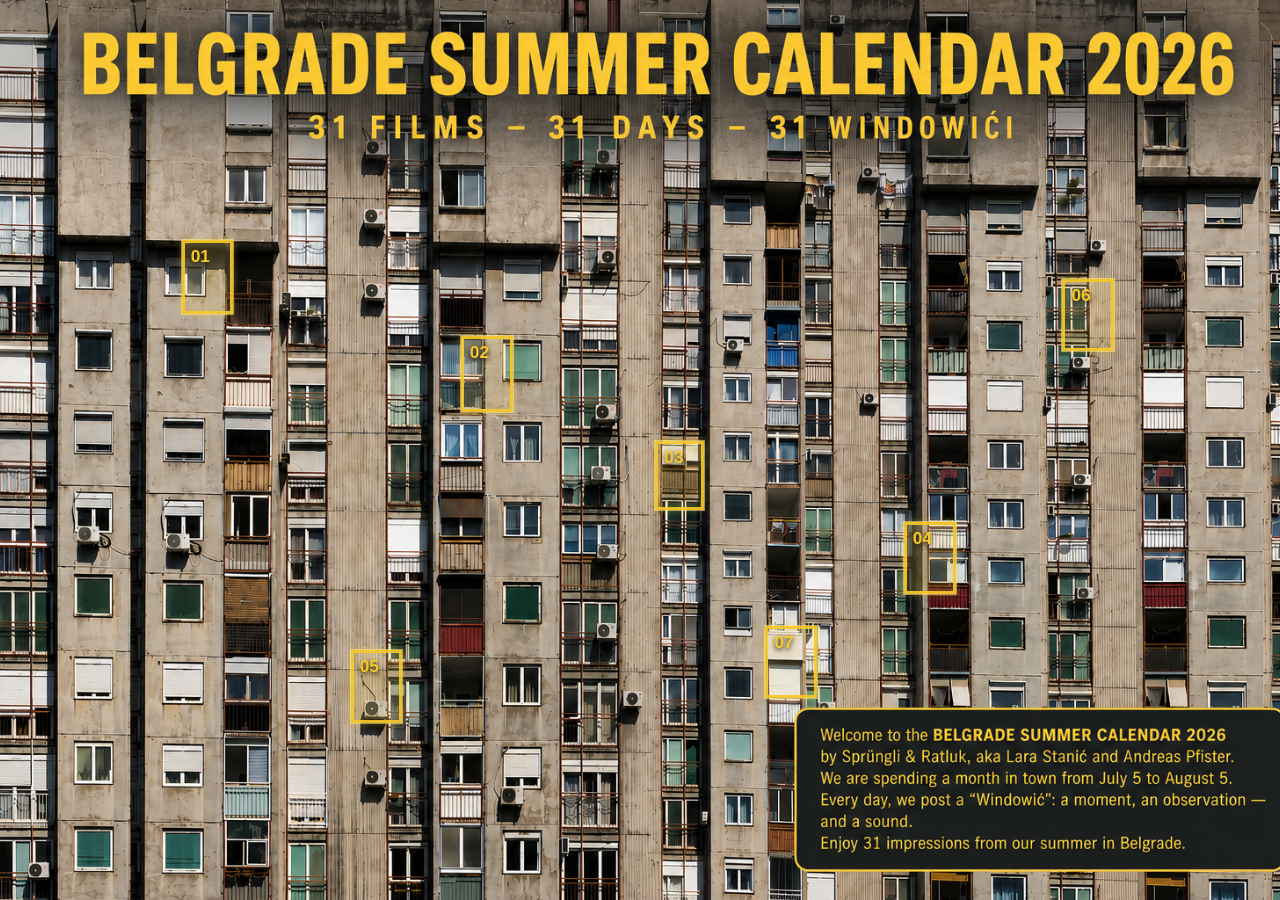
==== index.html @ bdee8542 "Initial Belgrade Summer Calendar" ====
<!doctype html>
<html lang="en">
<head>
  <meta charset="utf-8">
  <meta name="viewport" content="width=device-width,initial-scale=1">
  <title>Belgrade Summer Calendar 2026</title>
  <link rel="stylesheet" href="styles.css">
</head>
<body>
  <main class="calendar-stage">
    <img class="calendar-image"
         src="assets/calendar-background.png"
         alt="Belgrade Summer Calendar 2026 on a brutalist apartment facade">
    <div id="hotspots" class="hotspots" aria-label="Seven available Windowići"></div>
  </main>

  <dialog id="viewer" class="viewer">
    <button class="close" type="button" aria-label="Close film">×</button>
    <video id="player" controls playsinline preload="metadata"></video>
    <div class="film-info">
      <p id="windowNumber" class="window-number"></p>
      <h2 id="filmTitle"></h2>
      <p id="filmDescription"></p>
      <a id="instagramLink" target="_blank" rel="noopener">VIEW ON INSTAGRAM ↗</a>
    </div>
  </dialog>

  <script src="app.js"></script>
</body>
</html>
---- styles.css ----
:root {
  --yellow: #f7c928;
  --panel: rgba(17, 22, 23, .97);
}
* { box-sizing: border-box; }
html, body {
  margin: 0;
  min-height: 100%;
  background: #171717;
  font-family: Arial, Helvetica, sans-serif;
}
body { overflow-x: hidden; }

.calendar-stage {
  position: relative;
  width: 100vw;
  min-height: 100vh;
  overflow: hidden;
  background: #1b1b1b;
}

.calendar-image {
  display: block;
  width: 100%;
  min-height: 100vh;
  object-fit: cover;
  object-position: center;
  user-select: none;
}

.hotspots {
  position: absolute;
  inset: 0;
}



.windowic {
  position: absolute;
  appearance: none;
  padding: 0;
  border: 3px solid rgba(247, 201, 40, .92);
  background:
    linear-gradient(
      180deg,
      rgba(255, 232, 153, .12),
      rgba(247, 201, 40, .06)
    );
  box-shadow:
    0 0 0 1px rgba(255, 239, 164, .52),
    0 0 7px rgba(247, 201, 40, .42),
    inset 0 0 18px rgba(255, 225, 120, .11);
  cursor: pointer;
  transition:
    border-color .22s ease,
    box-shadow .22s ease,
    background-color .22s ease,
    transform .22s ease,
    filter .22s ease;
}

.windowic::before {
  content: attr(data-number);
  position: absolute;
  top: 5px;
  left: 6px;
  color: var(--yellow);
  font-size: clamp(.8rem, 1.35vw, 1.2rem);
  font-weight: 800;
  line-height: 1;
  text-shadow:
    0 2px 5px rgba(0,0,0,.9),
    0 0 7px rgba(247,201,40,.35);
  opacity: 1;
  transform: none;
}

.windowic::after {
  content: attr(data-title);
  position: absolute;
  left: 50%;
  bottom: calc(100% + 8px);
  transform: translate(-50%, 6px);
  padding: 6px 8px;
  min-width: max-content;
  color: #fff;
  background: rgba(13,16,17,.93);
  border: 1px solid rgba(247,201,40,.62);
  font-size: .7rem;
  letter-spacing: .08em;
  text-transform: uppercase;
  opacity: 0;
  pointer-events: none;
  transition: opacity .22s ease, transform .22s ease;
}

.windowic:nth-child(1) {
  background-color: rgba(255, 214, 95, .07);
}
.windowic:nth-child(2) {
  background-color: rgba(255, 235, 165, .08);
}
.windowic:nth-child(3) {
  background-color: rgba(247, 201, 40, .045);
}
.windowic:nth-child(4) {
  background-color: rgba(255, 194, 61, .075);
}
.windowic:nth-child(5) {
  background-color: rgba(255, 225, 125, .055);
}
.windowic:nth-child(6) {
  background-color: rgba(255, 211, 82, .065);
}
.windowic:nth-child(7) {
  background-color: rgba(255, 231, 145, .06);
}

.windowic:hover,
.windowic:focus-visible {
  outline: none;
  border-color: #ffd936;
  background-color: rgba(247,201,40,.15);
  box-shadow:
    0 0 0 2px rgba(255,245,192,.92),
    0 0 18px rgba(247,201,40,.95),
    0 0 34px rgba(247,201,40,.38),
    inset 0 0 20px rgba(255,228,113,.24);
  transform: scale(1.035);
  filter: brightness(1.13);
}

.windowic:hover::after,
.windowic:focus-visible::after {
  opacity: 1;
  transform: translate(-50%, 0);
}

.viewer {
  width: min(760px, calc(100vw - 28px));
  max-height: calc(100vh - 28px);
  padding: 0;
  border: 1px solid rgba(255,255,255,.15);
  border-radius: 8px;
  color: #f4f2ea;
  background: var(--panel);
  box-shadow: 0 28px 90px rgba(0,0,0,.68);
}

.viewer::backdrop {
  background: rgba(0,0,0,.68);
  backdrop-filter: blur(4px);
}

.viewer video {
  display: block;
  width: 100%;
  aspect-ratio: 16 / 9;
  object-fit: contain;
  background: #000;
}

.film-info { padding: 19px 23px 24px; }
.window-number {
  margin: 0 0 8px;
  color: var(--yellow);
  font-size: .76rem;
  letter-spacing: .16em;
  text-transform: uppercase;
}
.film-info h2 {
  margin: 0 0 10px;
  font-size: 1.45rem;
  font-weight: 500;
  letter-spacing: .035em;
}
.film-info > p:not(.window-number) {
  margin: 0 0 18px;
  line-height: 1.5;
  color: #dedbd3;
}
#instagramLink {
  display: inline-block;
  padding: 9px 12px;
  border: 1px solid var(--yellow);
  color: var(--yellow);
  text-decoration: none;
  font-size: .77rem;
  letter-spacing: .08em;
}
.close {
  position: absolute;
  z-index: 2;
  top: 8px;
  right: 9px;
  width: 35px;
  height: 35px;
  border: 0;
  border-radius: 50%;
  color: white;
  background: rgba(0,0,0,.62);
  font-size: 24px;
  cursor: pointer;
}

@media (max-width: 760px) {
  .calendar-image {
    width: auto;
    height: 100vh;
    max-width: none;
    position: relative;
    left: 50%;
    transform: translateX(-50%);
  }
}
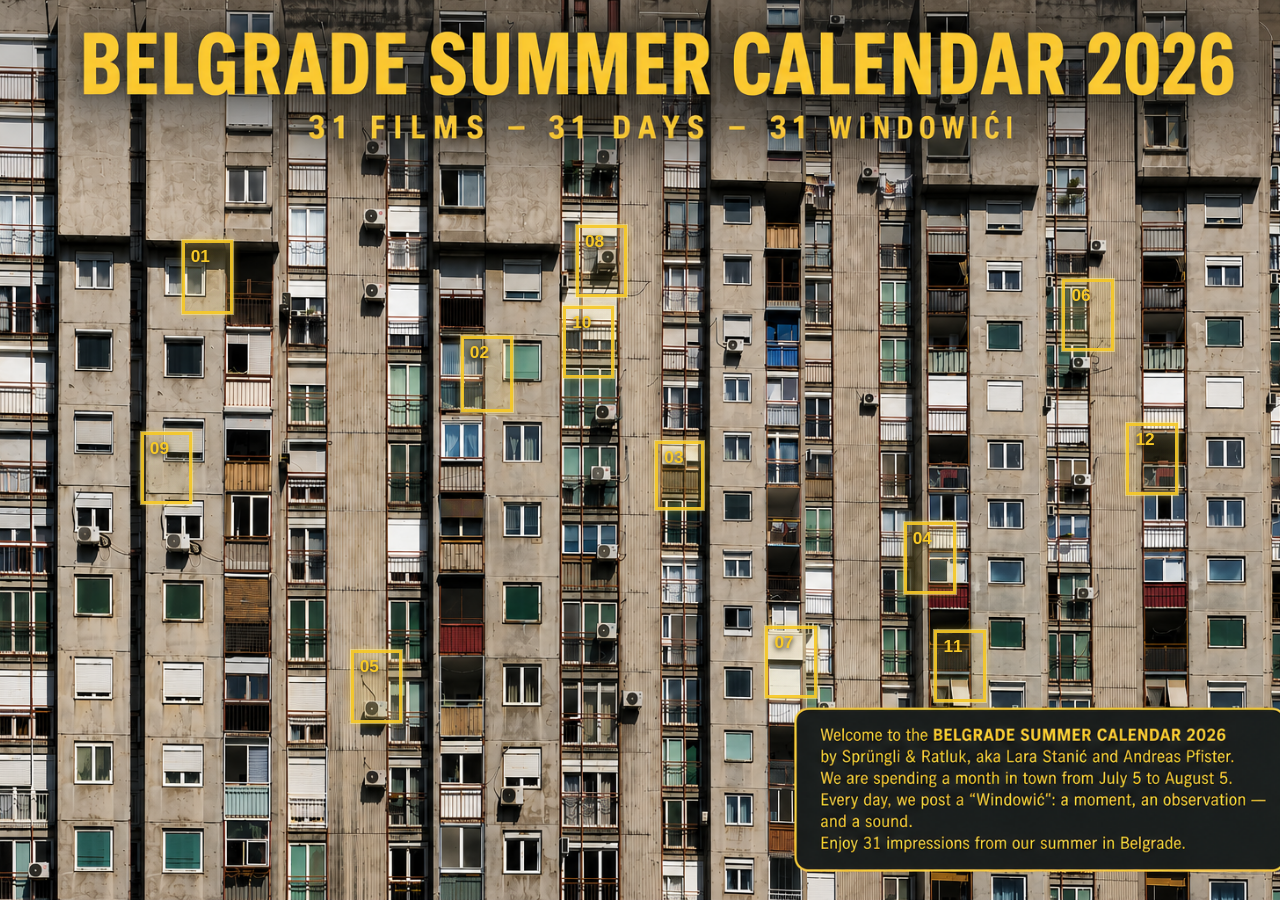
==== commit 8e23a2b2: "Add Windowići 9–12" ====
--- a/index.html
+++ b/index.html
@@ -11,7 +11,7 @@
     <img class="calendar-image"
          src="assets/calendar-background.png"
          alt="Belgrade Summer Calendar 2026 on a brutalist apartment facade">
-    <div id="hotspots" class="hotspots" aria-label="Seven available Windowići"></div>
+    <div id="hotspots" class="hotspots" aria-label="Twelve available Windowići"></div>
   </main>
 
   <dialog id="viewer" class="viewer">
